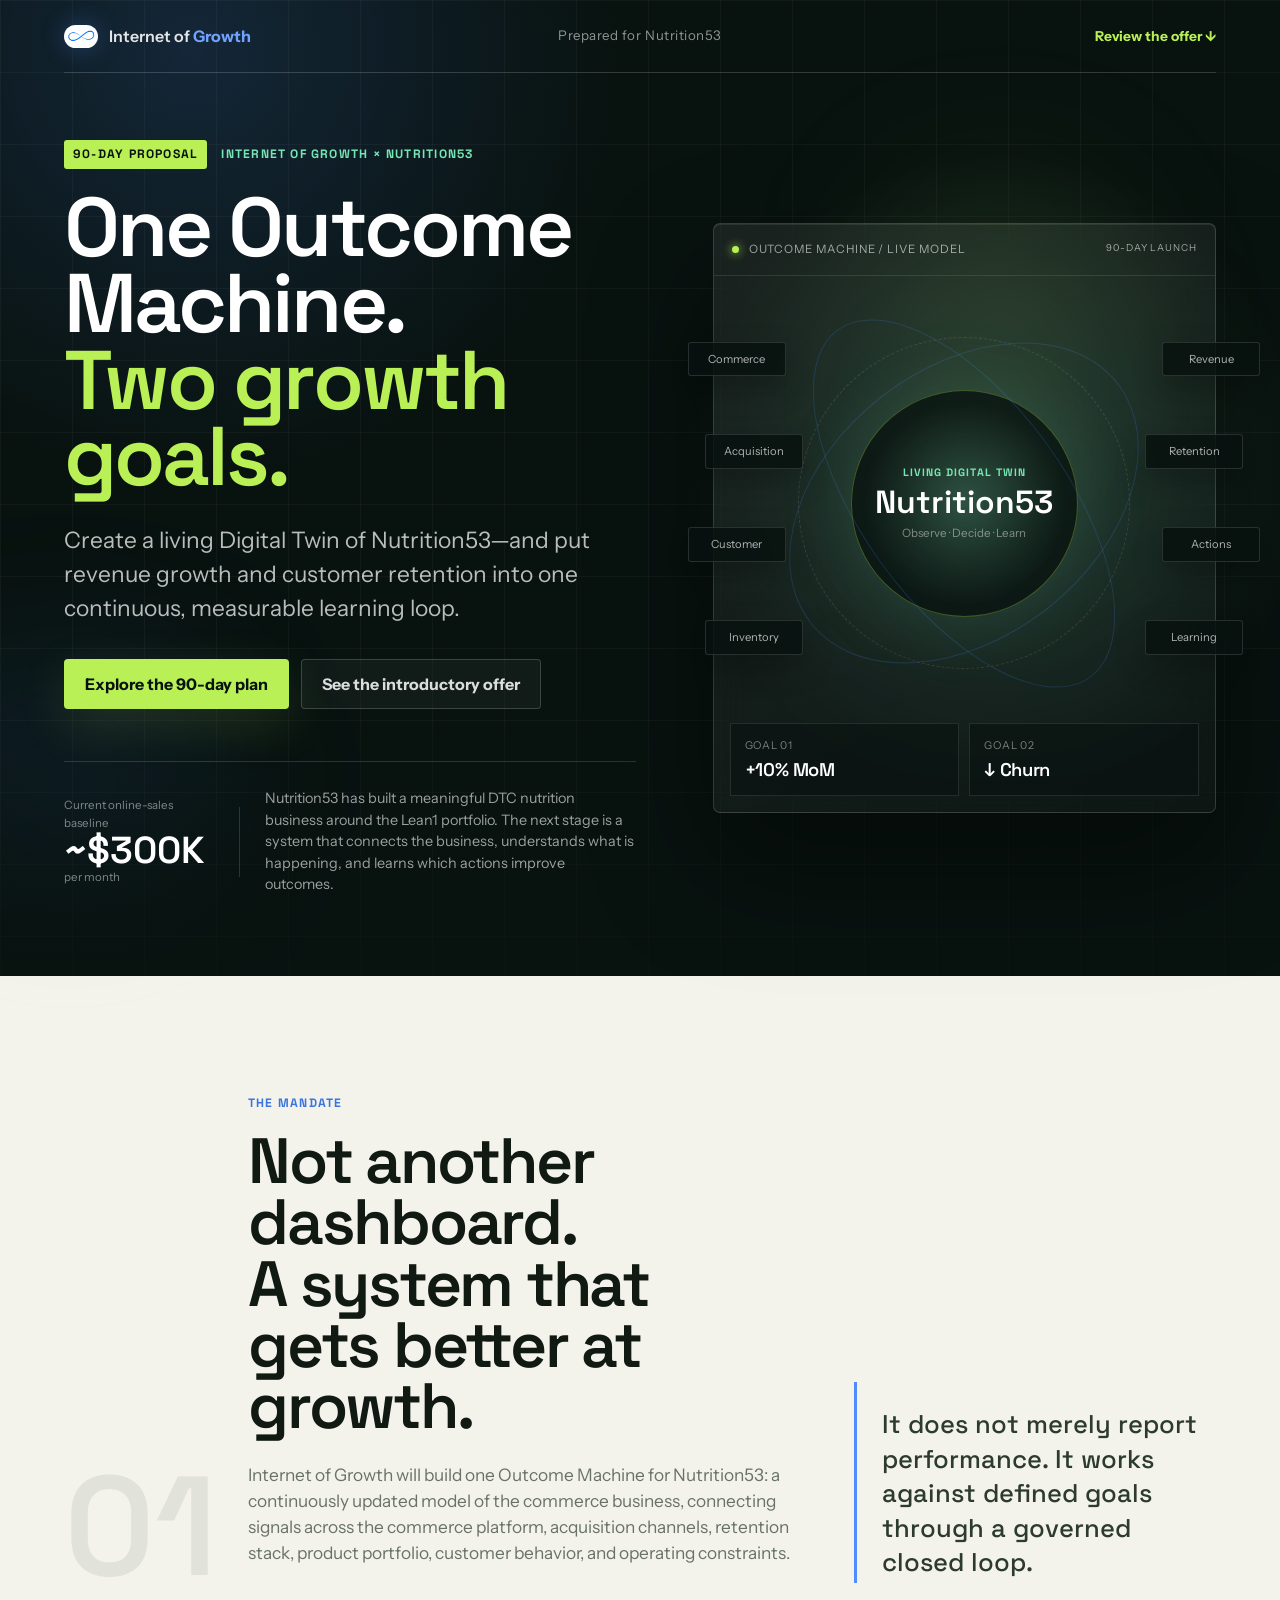
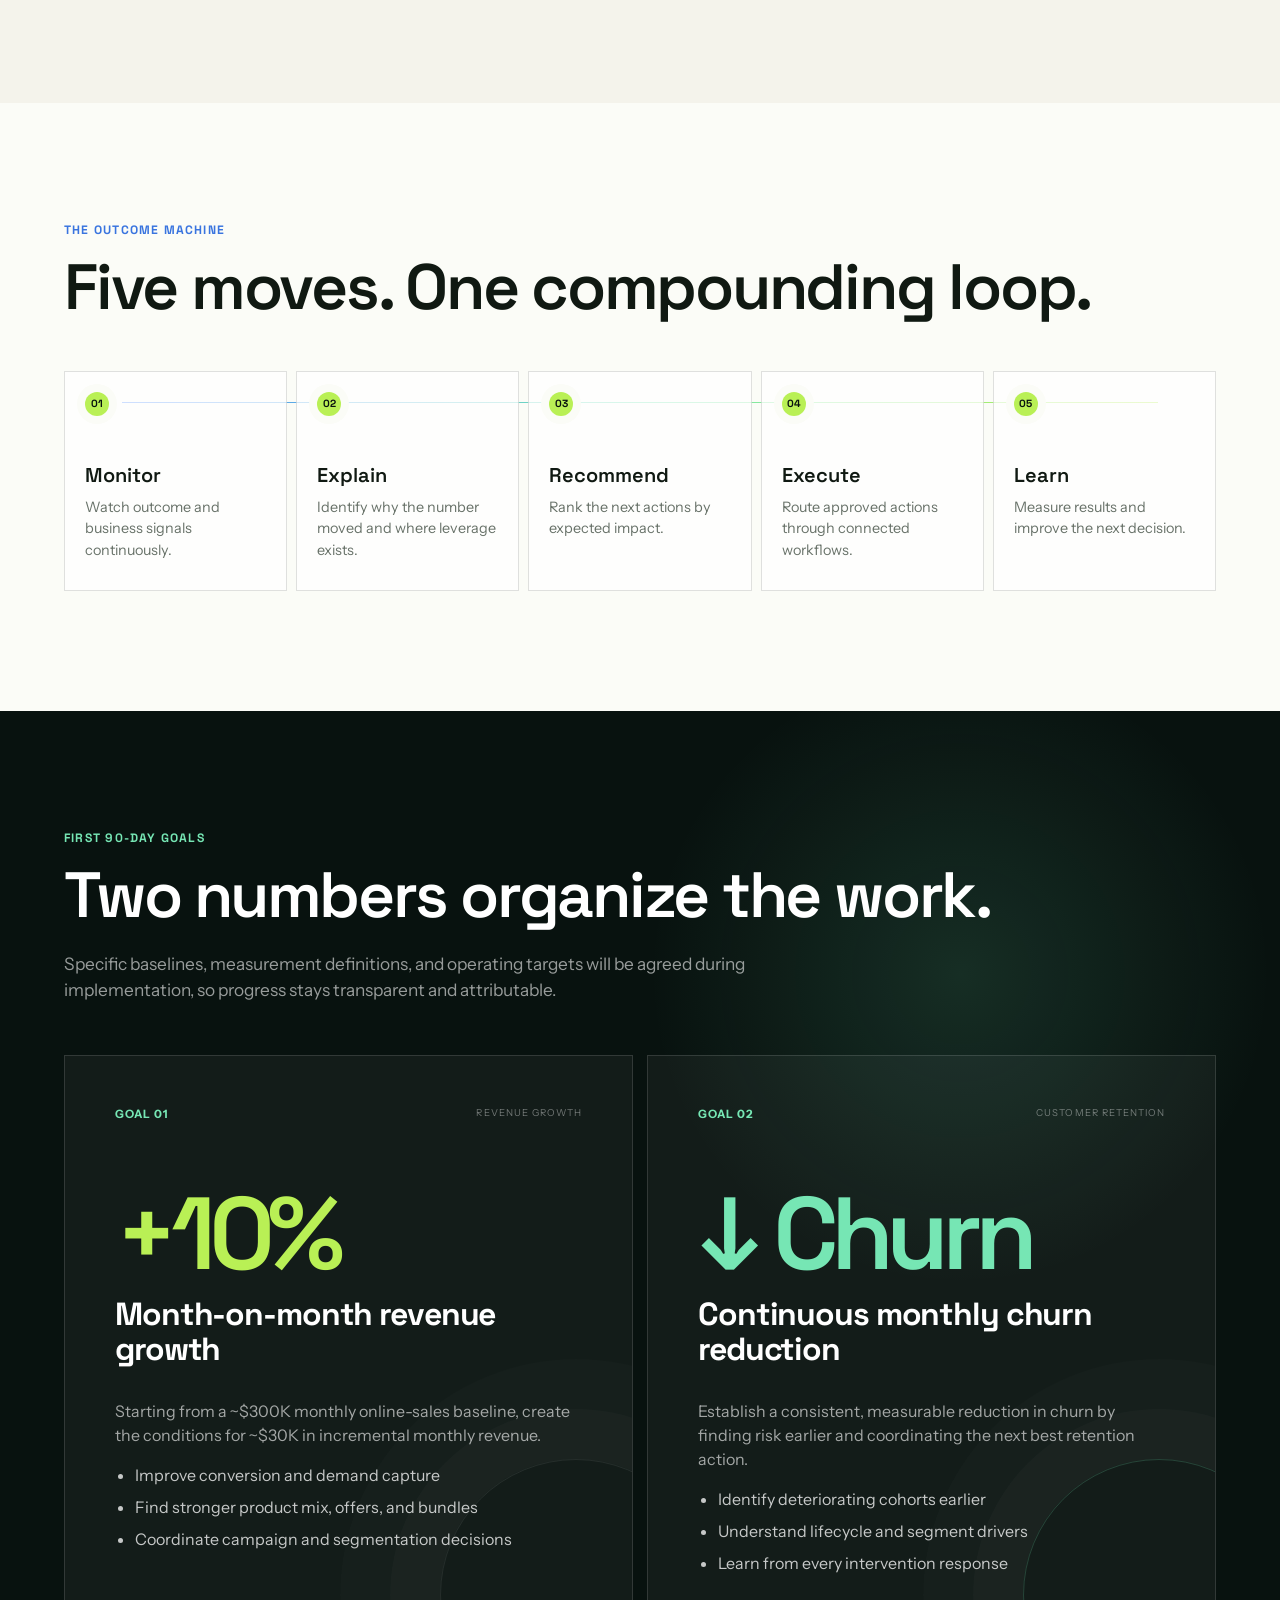
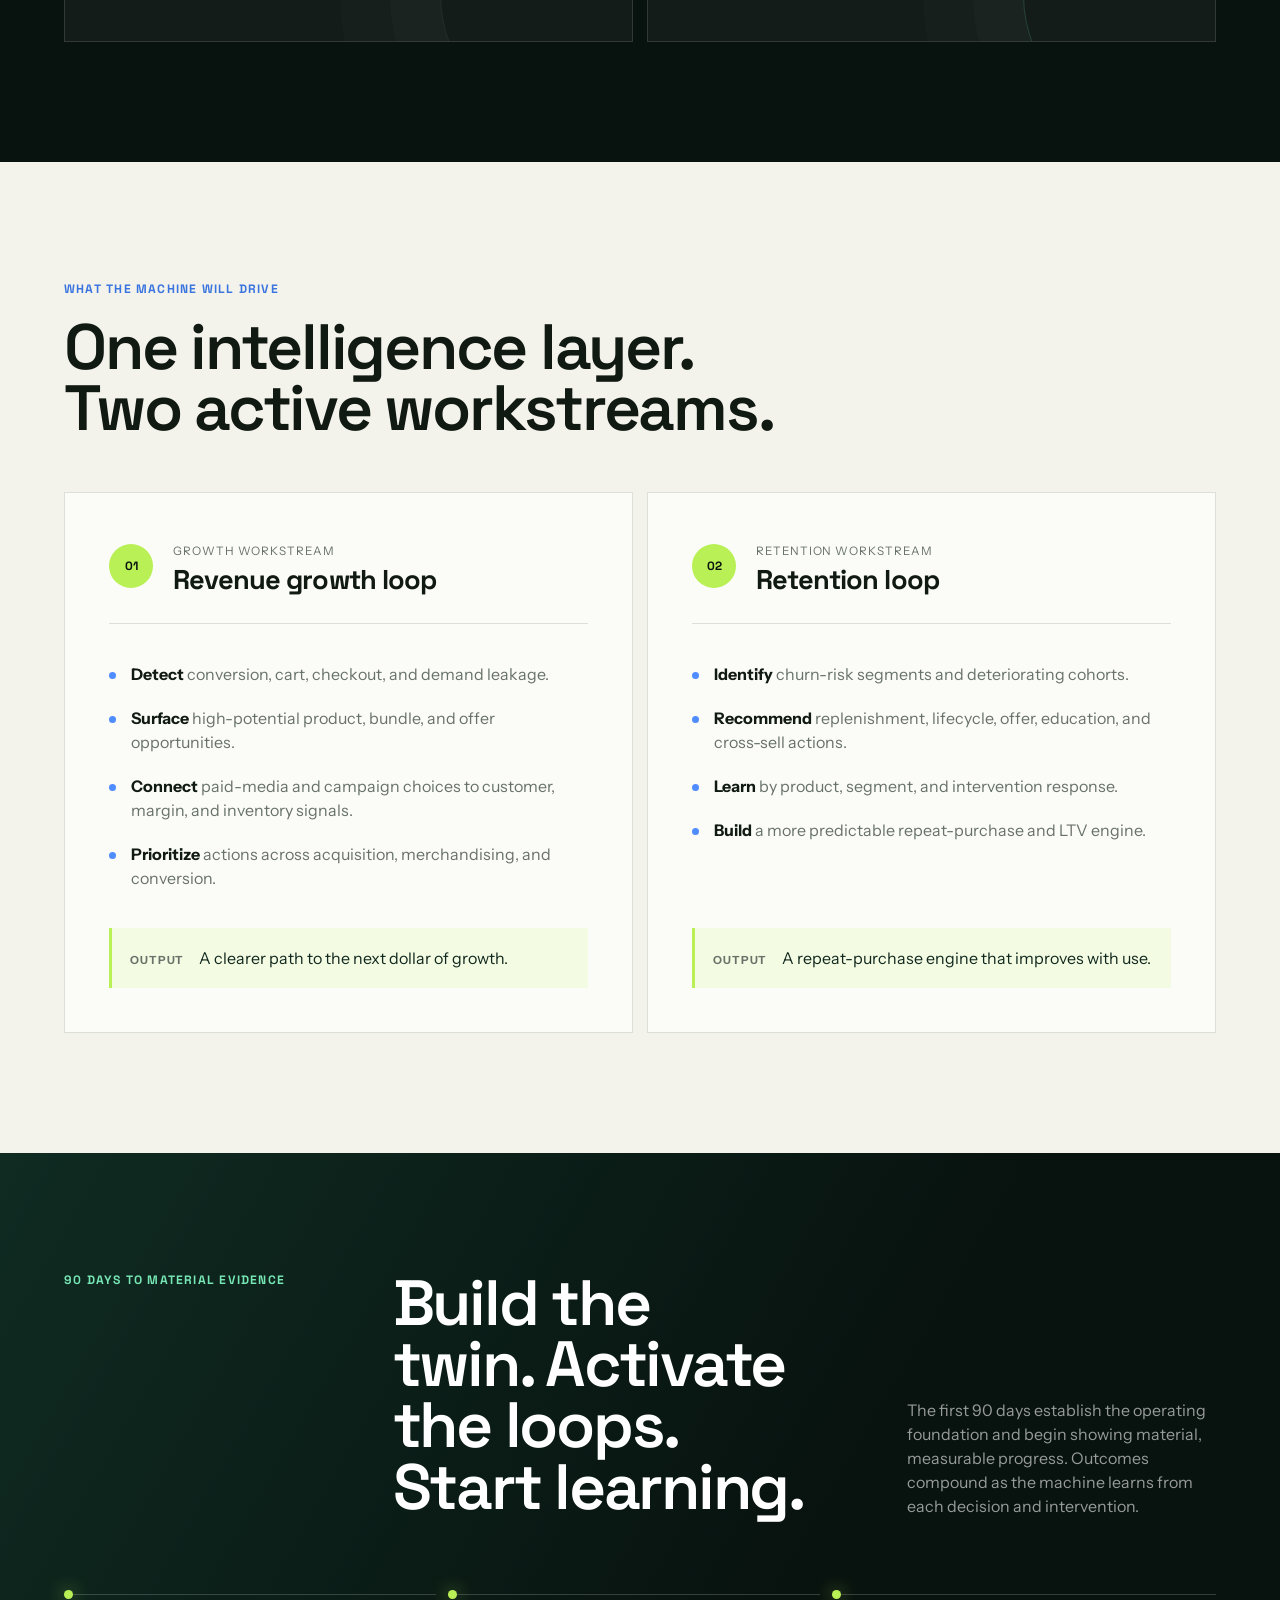
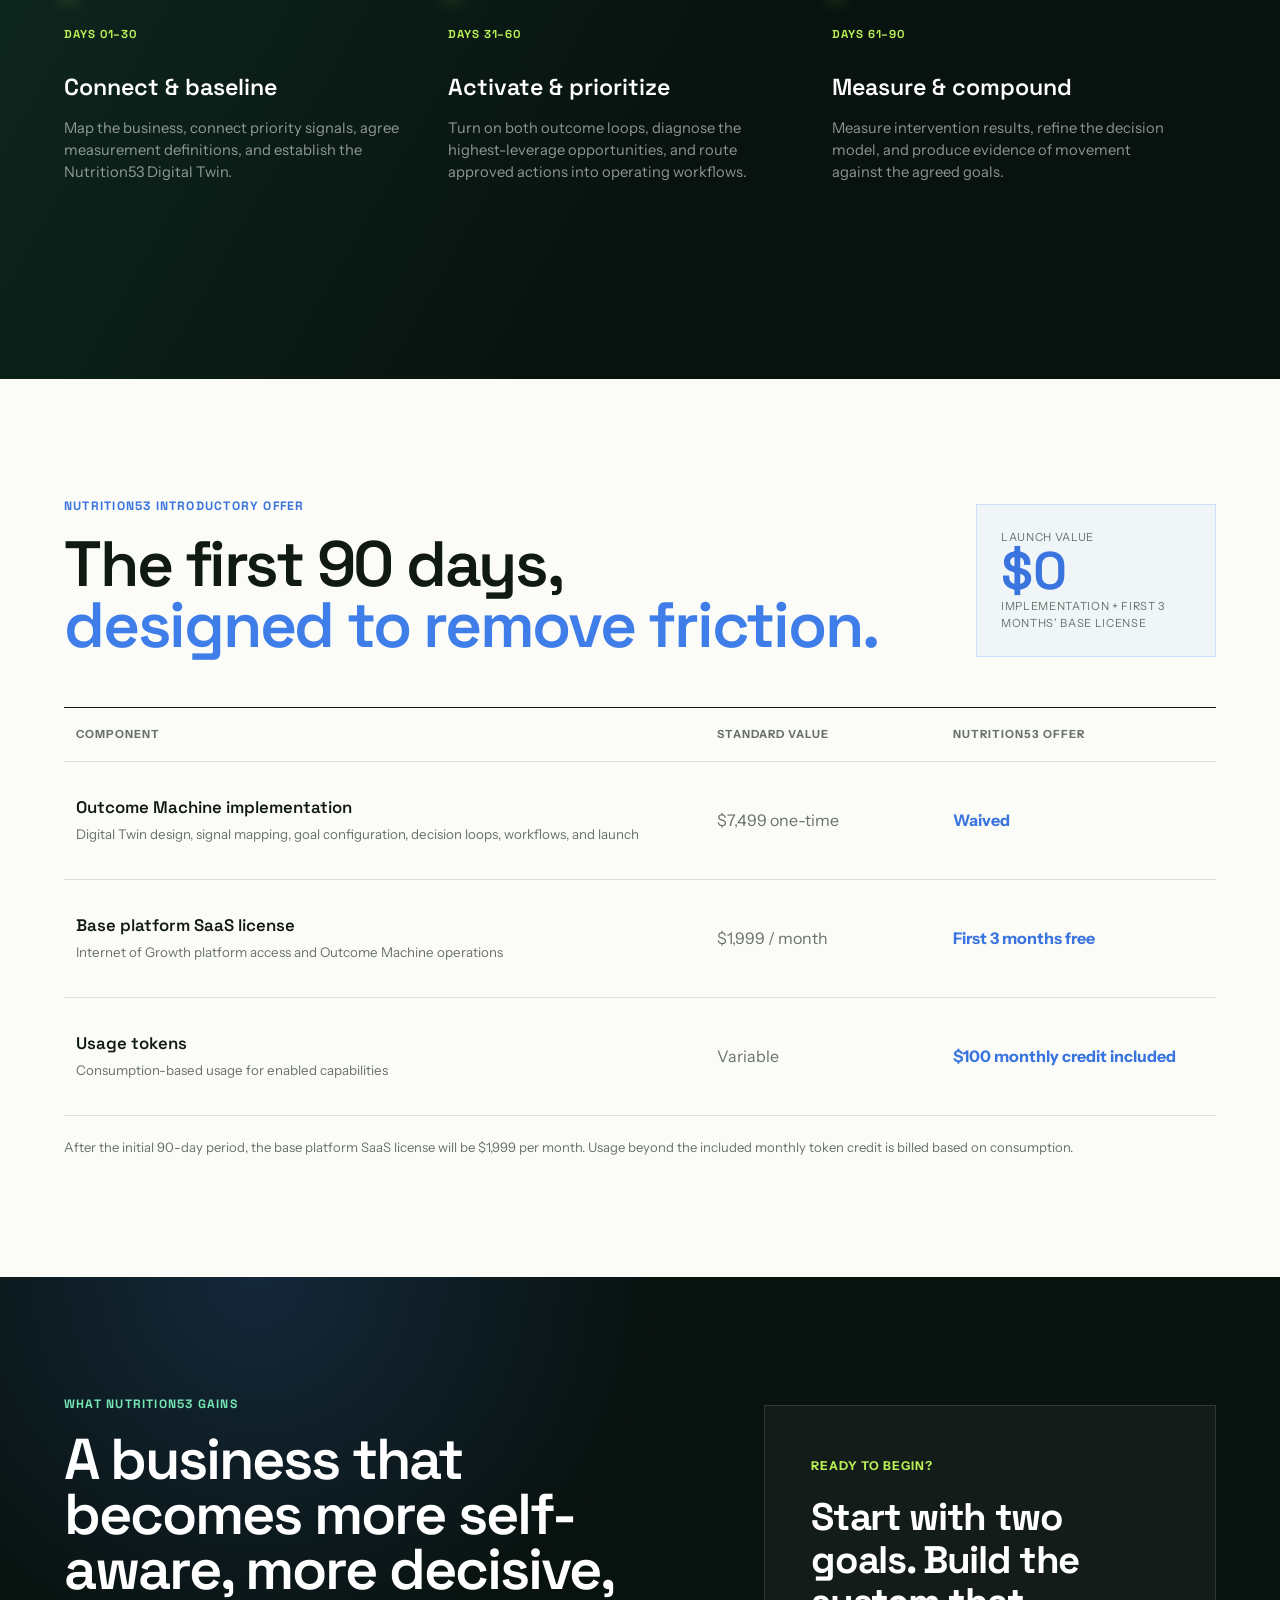
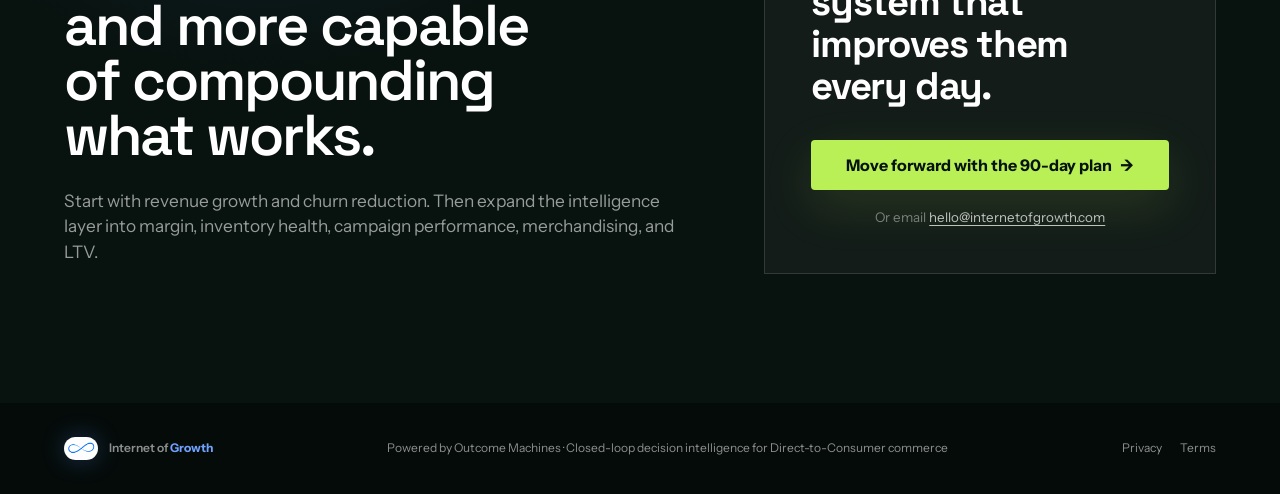
==== nutrition53.html @ 7960e8d5 "Add hidden Nutrition53 proposal landing page" ====
<!doctype html>
<html lang="en">
  <head>
    <meta charset="utf-8" />
    <meta name="viewport" content="width=device-width, initial-scale=1" />
    <meta name="robots" content="noindex, nofollow" />
    <meta name="theme-color" content="#08120f" />
    <meta
      name="description"
      content="A 90-day Internet of Growth implementation proposal for Nutrition53: one Outcome Machine focused on revenue growth and customer retention."
    />
    <title>Nutrition53 × Internet of Growth | 90-Day Outcome Machine</title>
    <link rel="preconnect" href="https://fonts.googleapis.com" />
    <link rel="preconnect" href="https://fonts.gstatic.com" crossorigin />
    <link
      href="https://fonts.googleapis.com/css2?family=Instrument+Sans:wdth,wght@90..100,400..760&family=Space+Grotesk:wght@400;500;600;700&display=swap"
      rel="stylesheet"
    />
    <link rel="icon" href="/assets/favicon.svg" type="image/svg+xml" />
    <link rel="stylesheet" href="nutrition53.css" />
  </head>
  <body>
    <div class="page-shell">
      <header class="proposal-nav" aria-label="Proposal navigation">
        <a class="brand" href="#top" aria-label="Internet of Growth proposal home">
          <span class="brand-mark" aria-hidden="true"></span>
          <span>Internet of <b>Growth</b></span>
        </a>
        <span class="proposal-label">Prepared for Nutrition53</span>
        <a class="nav-action" href="#offer">Review the offer <span aria-hidden="true">↓</span></a>
      </header>

      <main id="top">
        <section class="hero">
          <div class="hero-glow hero-glow-one" aria-hidden="true"></div>
          <div class="hero-glow hero-glow-two" aria-hidden="true"></div>
          <div class="hero-copy reveal">
            <p class="eyebrow"><span>90-day proposal</span> Internet of Growth × Nutrition53</p>
            <h1>One Outcome Machine.<br /><em>Two growth goals.</em></h1>
            <p class="hero-lede">
              Create a living Digital Twin of Nutrition53—and put revenue growth and customer retention into one continuous, measurable learning loop.
            </p>
            <div class="hero-actions">
              <a class="button button-primary" href="#plan">Explore the 90-day plan</a>
              <a class="button button-ghost" href="#offer">See the introductory offer</a>
            </div>
            <div class="hero-baseline" aria-label="Nutrition53 opportunity baseline">
              <div>
                <small>Current online-sales baseline</small>
                <strong>~$300K</strong>
                <span>per month</span>
              </div>
              <i aria-hidden="true"></i>
              <p>
                Nutrition53 has built a meaningful DTC nutrition business around the Lean1 portfolio. The next stage is a system that connects the business, understands what is happening, and learns which actions improve outcomes.
              </p>
            </div>
          </div>

          <div class="hero-machine reveal" aria-label="Nutrition53 Outcome Machine visualization">
            <div class="machine-frame">
              <div class="machine-head">
                <span><i></i> Outcome Machine / Live model</span>
                <small>90-day launch</small>
              </div>
              <div class="signal-column signal-column-left" aria-hidden="true">
                <span>Commerce</span><span>Acquisition</span><span>Customer</span><span>Inventory</span>
              </div>
              <div class="machine-core">
                <span class="core-orbit orbit-one"></span>
                <span class="core-orbit orbit-two"></span>
                <div>
                  <small>Living Digital Twin</small>
                  <strong>Nutrition53</strong>
                  <span>Observe · Decide · Learn</span>
                </div>
              </div>
              <div class="signal-column signal-column-right" aria-hidden="true">
                <span>Revenue</span><span>Retention</span><span>Actions</span><span>Learning</span>
              </div>
              <div class="machine-status">
                <span>Goal 01 <strong>+10% MoM</strong></span>
                <span>Goal 02 <strong>↓ Churn</strong></span>
              </div>
            </div>
          </div>
        </section>

        <section class="intro section-pad">
          <div class="intro-number reveal" aria-hidden="true">01</div>
          <div class="intro-copy reveal">
            <p class="eyebrow">The mandate</p>
            <h2>Not another dashboard.<br />A system that gets better at growth.</h2>
            <p>
              Internet of Growth will build one Outcome Machine for Nutrition53: a continuously updated model of the commerce business, connecting signals across the commerce platform, acquisition channels, retention stack, product portfolio, customer behavior, and operating constraints.
            </p>
          </div>
          <blockquote class="reveal">
            It does not merely report performance. It works against defined goals through a governed closed loop.
          </blockquote>
        </section>

        <section class="loop-section section-pad" aria-labelledby="loop-title">
          <div class="section-heading reveal">
            <p class="eyebrow">The Outcome Machine</p>
            <h2 id="loop-title">Five moves. One compounding loop.</h2>
          </div>
          <ol class="loop-track">
            <li class="reveal"><span>01</span><strong>Monitor</strong><p>Watch outcome and business signals continuously.</p></li>
            <li class="reveal"><span>02</span><strong>Explain</strong><p>Identify why the number moved and where leverage exists.</p></li>
            <li class="reveal"><span>03</span><strong>Recommend</strong><p>Rank the next actions by expected impact.</p></li>
            <li class="reveal"><span>04</span><strong>Execute</strong><p>Route approved actions through connected workflows.</p></li>
            <li class="reveal"><span>05</span><strong>Learn</strong><p>Measure results and improve the next decision.</p></li>
          </ol>
        </section>

        <section class="goals section-pad" aria-labelledby="goals-title">
          <div class="section-heading light reveal">
            <p class="eyebrow">First 90-day goals</p>
            <h2 id="goals-title">Two numbers organize the work.</h2>
            <p>Specific baselines, measurement definitions, and operating targets will be agreed during implementation, so progress stays transparent and attributable.</p>
          </div>
          <div class="goal-grid">
            <article class="goal-card revenue reveal">
              <div class="goal-top"><span>Goal 01</span><small>Revenue growth</small></div>
              <strong class="goal-number">+10%</strong>
              <h3>Month-on-month revenue growth</h3>
              <p>Starting from a ~$300K monthly online-sales baseline, create the conditions for ~$30K in incremental monthly revenue.</p>
              <ul>
                <li>Improve conversion and demand capture</li>
                <li>Find stronger product mix, offers, and bundles</li>
                <li>Coordinate campaign and segmentation decisions</li>
              </ul>
            </article>
            <article class="goal-card retention reveal">
              <div class="goal-top"><span>Goal 02</span><small>Customer retention</small></div>
              <strong class="goal-number">↓ Churn</strong>
              <h3>Continuous monthly churn reduction</h3>
              <p>Establish a consistent, measurable reduction in churn by finding risk earlier and coordinating the next best retention action.</p>
              <ul>
                <li>Identify deteriorating cohorts earlier</li>
                <li>Understand lifecycle and segment drivers</li>
                <li>Learn from every intervention response</li>
              </ul>
            </article>
          </div>
        </section>

        <section class="workstreams section-pad" aria-labelledby="workstreams-title">
          <div class="section-heading reveal">
            <p class="eyebrow">What the machine will drive</p>
            <h2 id="workstreams-title">One intelligence layer. Two active workstreams.</h2>
          </div>
          <div class="workstream-grid">
            <article class="reveal">
              <header><span>01</span><div><small>Growth workstream</small><h3>Revenue growth loop</h3></div></header>
              <ul>
                <li><b>Detect</b> conversion, cart, checkout, and demand leakage.</li>
                <li><b>Surface</b> high-potential product, bundle, and offer opportunities.</li>
                <li><b>Connect</b> paid-media and campaign choices to customer, margin, and inventory signals.</li>
                <li><b>Prioritize</b> actions across acquisition, merchandising, and conversion.</li>
              </ul>
              <div class="stream-outcome"><span>Output</span> A clearer path to the next dollar of growth.</div>
            </article>
            <article class="reveal">
              <header><span>02</span><div><small>Retention workstream</small><h3>Retention loop</h3></div></header>
              <ul>
                <li><b>Identify</b> churn-risk segments and deteriorating cohorts.</li>
                <li><b>Recommend</b> replenishment, lifecycle, offer, education, and cross-sell actions.</li>
                <li><b>Learn</b> by product, segment, and intervention response.</li>
                <li><b>Build</b> a more predictable repeat-purchase and LTV engine.</li>
              </ul>
              <div class="stream-outcome"><span>Output</span> A repeat-purchase engine that improves with use.</div>
            </article>
          </div>
        </section>

        <section class="plan section-pad" id="plan" aria-labelledby="plan-title">
          <div class="plan-heading reveal">
            <p class="eyebrow">90 days to material evidence</p>
            <h2 id="plan-title">Build the twin. Activate the loops. Start learning.</h2>
            <p>The first 90 days establish the operating foundation and begin showing material, measurable progress. Outcomes compound as the machine learns from each decision and intervention.</p>
          </div>
          <div class="timeline" aria-label="90-day implementation phases">
            <article class="reveal">
              <span>Days 01–30</span><strong>Connect & baseline</strong>
              <p>Map the business, connect priority signals, agree measurement definitions, and establish the Nutrition53 Digital Twin.</p>
              <i aria-hidden="true"></i>
            </article>
            <article class="reveal">
              <span>Days 31–60</span><strong>Activate & prioritize</strong>
              <p>Turn on both outcome loops, diagnose the highest-leverage opportunities, and route approved actions into operating workflows.</p>
              <i aria-hidden="true"></i>
            </article>
            <article class="reveal">
              <span>Days 61–90</span><strong>Measure & compound</strong>
              <p>Measure intervention results, refine the decision model, and produce evidence of movement against the agreed goals.</p>
              <i aria-hidden="true"></i>
            </article>
          </div>
        </section>

        <section class="offer section-pad" id="offer" aria-labelledby="offer-title">
          <div class="offer-heading reveal">
            <div>
              <p class="eyebrow">Nutrition53 introductory offer</p>
              <h2 id="offer-title">The first 90 days,<br /><em>designed to remove friction.</em></h2>
            </div>
            <div class="offer-badge"><span>Launch value</span><strong>$0</strong><small>implementation + first 3 months’ base license</small></div>
          </div>
          <div class="offer-table reveal" role="table" aria-label="Nutrition53 introductory offer">
            <div class="offer-row offer-table-head" role="row">
              <span role="columnheader">Component</span><span role="columnheader">Standard value</span><span role="columnheader">Nutrition53 offer</span>
            </div>
            <div class="offer-row" role="row">
              <div role="cell"><strong>Outcome Machine implementation</strong><small>Digital Twin design, signal mapping, goal configuration, decision loops, workflows, and launch</small></div>
              <span role="cell">$7,499 one-time</span><b role="cell">Waived</b>
            </div>
            <div class="offer-row" role="row">
              <div role="cell"><strong>Base platform SaaS license</strong><small>Internet of Growth platform access and Outcome Machine operations</small></div>
              <span role="cell">$1,999 / month</span><b role="cell">First 3 months free</b>
            </div>
            <div class="offer-row" role="row">
              <div role="cell"><strong>Usage tokens</strong><small>Consumption-based usage for enabled capabilities</small></div>
              <span role="cell">Variable</span><b role="cell">$100 monthly credit included</b>
            </div>
          </div>
          <p class="offer-note reveal">After the initial 90-day period, the base platform SaaS license will be $1,999 per month. Usage beyond the included monthly token credit is billed based on consumption.</p>
        </section>

        <section class="close section-pad">
          <div class="close-copy reveal">
            <p class="eyebrow">What Nutrition53 gains</p>
            <h2>A business that becomes more self-aware, more decisive, and more capable of compounding what works.</h2>
            <p>Start with revenue growth and churn reduction. Then expand the intelligence layer into margin, inventory health, campaign performance, merchandising, and LTV.</p>
          </div>
          <div class="close-action reveal">
            <span>Ready to begin?</span>
            <h3>Start with two goals. Build the system that improves them every day.</h3>
            <a class="button button-primary" href="mailto:hello@internetofgrowth.com?subject=Nutrition53%20Outcome%20Machine%20proposal">Move forward with the 90-day plan <span aria-hidden="true">→</span></a>
            <small>Or email <a href="mailto:hello@internetofgrowth.com">hello@internetofgrowth.com</a></small>
          </div>
        </section>
      </main>

      <footer>
        <a class="brand" href="#top"><span class="brand-mark" aria-hidden="true"></span><span>Internet of <b>Growth</b></span></a>
        <p>Powered by Outcome Machines · Closed-loop decision intelligence for Direct-to-Consumer commerce</p>
        <nav aria-label="Legal links"><a href="/privacy-policy.html">Privacy</a><a href="/terms-of-use.html">Terms</a></nav>
      </footer>
    </div>
    <script src="nutrition53.js"></script>
  </body>
</html>
---- nutrition53.css ----
:root {
  --ink: #101912;
  --forest: #08120f;
  --forest-2: #10281e;
  --lime: #b9f055;
  --mint: #76e6b4;
  --blue: #4e8cff;
  --cream: #f4f3eb;
  --paper: #fbfcf7;
  --muted: #687269;
  --line: rgba(16, 25, 18, 0.13);
  --white: #fff;
  --max: 1180px;
  --gutter: clamp(22px, 5vw, 72px);
}

* { box-sizing: border-box; }
html { scroll-behavior: smooth; }
body {
  margin: 0;
  color: var(--ink);
  background: var(--paper);
  font-family: "Instrument Sans", system-ui, sans-serif;
  line-height: 1.5;
  overflow-x: hidden;
  text-rendering: optimizeLegibility;
}
body::selection { color: var(--forest); background: var(--lime); }
a { color: inherit; text-decoration: none; }
.page-shell { overflow: clip; }
.proposal-nav {
  position: absolute;
  z-index: 20;
  top: 0;
  left: 50%;
  display: grid;
  grid-template-columns: 1fr auto 1fr;
  align-items: center;
  width: min(calc(100% - var(--gutter) * 2), var(--max));
  padding: 24px 0;
  color: rgba(255,255,255,.88);
  border-bottom: 1px solid rgba(255,255,255,.14);
  transform: translateX(-50%);
}
.brand { display: inline-flex; align-items: center; gap: 11px; width: fit-content; font-weight: 600; }
.brand b { color: #70a3ff; }
.brand-mark {
  width: 34px;
  height: 23px;
  border-radius: 999px;
  background: url("/assets/internet-of-growth-logo.png") center / 36px auto no-repeat, #fff;
  box-shadow: 0 0 24px rgba(78,140,255,.3);
}
.proposal-label { color: rgba(255,255,255,.55); font-size: .83rem; letter-spacing: .04em; }
.nav-action { justify-self: end; color: var(--lime); font-size: .86rem; font-weight: 700; }
.hero {
  position: relative;
  display: grid;
  grid-template-columns: minmax(0, 1fr) minmax(400px, .88fr);
  gap: clamp(40px, 6vw, 96px);
  align-items: center;
  min-height: 100svh;
  padding: 140px max(var(--gutter), calc((100vw - var(--max))/2)) 80px;
  color: var(--white);
  background:
    linear-gradient(rgba(255,255,255,.035) 1px, transparent 1px),
    linear-gradient(90deg, rgba(255,255,255,.035) 1px, transparent 1px),
    radial-gradient(circle at 78% 48%, rgba(118,230,180,.16), transparent 28%),
    radial-gradient(circle at 15% 5%, rgba(78,140,255,.17), transparent 30%),
    var(--forest);
  background-size: 72px 72px, 72px 72px, auto, auto, auto;
}
.hero::after { position: absolute; inset: auto 0 0; height: 28%; content: ""; background: linear-gradient(transparent, rgba(8,18,15,.75)); pointer-events: none; }
.hero-copy, .hero-machine { position: relative; z-index: 2; }
.hero-glow { position: absolute; border-radius: 999px; filter: blur(80px); pointer-events: none; }
.hero-glow-one { top: 18%; right: 12%; width: 250px; height: 250px; background: rgba(185,240,85,.08); }
.hero-glow-two { bottom: 8%; left: -80px; width: 300px; height: 240px; background: rgba(78,140,255,.1); }
.eyebrow { margin: 0 0 20px; color: #3974df; font: 700 .76rem/1.2 "Space Grotesk", sans-serif; letter-spacing: .1em; text-transform: uppercase; }
.hero .eyebrow, .goals .eyebrow { color: var(--mint); }
.eyebrow span { display: inline-block; margin-right: 10px; padding: 7px 9px; color: var(--forest); background: var(--lime); border-radius: 3px; }
h1, h2, h3, p { margin-top: 0; }
h1, h2, h3 { font-family: "Space Grotesk", sans-serif; letter-spacing: -.035em; }
h1 { max-width: 800px; margin-bottom: 28px; font-size: clamp(3.5rem, 6.5vw, 7.5rem); font-weight: 600; line-height: .92; }
h1 em, .offer h2 em { color: var(--lime); font-style: normal; }
h2 { margin-bottom: 24px; font-size: clamp(2.5rem, 5vw, 5.2rem); font-weight: 600; line-height: .96; text-wrap: balance; }
h3 { font-size: 1.35rem; line-height: 1.1; }
.hero-lede { max-width: 660px; color: rgba(255,255,255,.72); font-size: clamp(1.13rem, 1.8vw, 1.42rem); }
.hero-actions { display: flex; flex-wrap: wrap; gap: 12px; margin: 34px 0 52px; }
.button { display: inline-flex; align-items: center; justify-content: center; gap: 8px; min-height: 50px; padding: 0 20px; border: 1px solid transparent; border-radius: 4px; font-weight: 750; transition: transform .2s ease, box-shadow .2s ease, border-color .2s ease; }
.button:hover { transform: translateY(-2px); }
.button-primary { color: var(--forest); background: var(--lime); box-shadow: 0 16px 50px rgba(185,240,85,.13); }
.button-primary:hover { box-shadow: 0 18px 54px rgba(185,240,85,.24); }
.button-ghost { color: rgba(255,255,255,.85); border-color: rgba(255,255,255,.18); background: rgba(255,255,255,.04); }
.hero-baseline { display: grid; grid-template-columns: 150px 1px 1fr; gap: 25px; align-items: center; max-width: 680px; padding-top: 26px; border-top: 1px solid rgba(255,255,255,.14); }
.hero-baseline div { display: grid; }
.hero-baseline small, .hero-baseline span { color: rgba(255,255,255,.48); font-size: .72rem; }
.hero-baseline strong { font: 600 2.35rem/1 "Space Grotesk", sans-serif; }
.hero-baseline i { width: 1px; height: 70px; background: rgba(255,255,255,.14); }
.hero-baseline p { margin: 0; color: rgba(255,255,255,.6); font-size: .9rem; }
.hero-machine { justify-self: end; width: min(100%, 520px); }
.machine-frame { position: relative; min-height: 590px; border: 1px solid rgba(255,255,255,.15); border-radius: 7px; background: linear-gradient(145deg, rgba(255,255,255,.075), rgba(255,255,255,.025)); box-shadow: 0 50px 120px rgba(0,0,0,.42), inset 0 1px rgba(255,255,255,.08); backdrop-filter: blur(18px); }
.machine-head { display: flex; justify-content: space-between; padding: 17px 18px; color: rgba(255,255,255,.6); border-bottom: 1px solid rgba(255,255,255,.1); font-size: .72rem; text-transform: uppercase; letter-spacing: .08em; }
.machine-head i { display: inline-block; width: 7px; height: 7px; margin-right: 7px; border-radius: 50%; background: var(--lime); box-shadow: 0 0 10px var(--lime); }
.machine-core { position: absolute; inset: 17% 15% 22%; display: grid; place-items: center; }
.machine-core::before, .machine-core::after { position: absolute; content: ""; border-radius: 50%; }
.machine-core::before { width: 225px; height: 225px; border: 1px solid rgba(185,240,85,.3); background: radial-gradient(circle, rgba(118,230,180,.14), rgba(8,18,15,.76) 64%); box-shadow: 0 0 80px rgba(118,230,180,.14); }
.machine-core::after { width: 330px; height: 330px; border: 1px dashed rgba(255,255,255,.12); animation: spin 35s linear infinite; }
.core-orbit { position: absolute; z-index: 0; border: 1px solid rgba(78,140,255,.19); border-radius: 50%; transform: rotate(54deg); }
.orbit-one { width: 430px; height: 205px; }
.orbit-two { width: 390px; height: 270px; transform: rotate(-38deg); }
.machine-core div { z-index: 1; display: grid; gap: 7px; text-align: center; }
.machine-core small { color: var(--mint); font: 700 .67rem "Space Grotesk", sans-serif; letter-spacing: .1em; text-transform: uppercase; }
.machine-core strong { font: 600 2rem/1 "Space Grotesk", sans-serif; }
.machine-core div span { color: rgba(255,255,255,.45); font-size: .72rem; }
.signal-column { position: absolute; z-index: 3; top: 20%; display: grid; gap: 58px; }
.signal-column-left { left: -26px; }
.signal-column-right { right: -28px; }
.signal-column span { min-width: 98px; padding: 8px 11px; color: rgba(255,255,255,.68); border: 1px solid rgba(255,255,255,.13); border-radius: 3px; background: rgba(8,18,15,.83); font-size: .7rem; text-align: center; box-shadow: 0 12px 30px rgba(0,0,0,.25); }
.signal-column-left span:nth-child(2n), .signal-column-right span:nth-child(odd) { transform: translateX(17px); }
.machine-status { position: absolute; right: 16px; bottom: 16px; left: 16px; display: grid; grid-template-columns: 1fr 1fr; gap: 10px; }
.machine-status span { display: grid; gap: 4px; padding: 14px; color: rgba(255,255,255,.45); border: 1px solid rgba(255,255,255,.1); background: rgba(8,18,15,.55); font-size: .67rem; text-transform: uppercase; letter-spacing: .07em; }
.machine-status strong { color: var(--white); font: 600 1.15rem "Space Grotesk", sans-serif; letter-spacing: -.02em; text-transform: none; }
@keyframes spin { to { transform: rotate(360deg); } }
.section-pad { padding: 120px max(var(--gutter), calc((100vw - var(--max))/2)); }
.section-heading { width: min(100%, var(--max)); margin: 0 auto 52px; }
.section-heading > p:last-child { max-width: 690px; color: var(--muted); font-size: 1.08rem; }
.section-heading.light { color: var(--white); }
.section-heading.light > p:last-child { color: rgba(255,255,255,.58); }
.intro { display: grid; grid-template-columns: 120px 1.2fr .8fr; gap: clamp(30px, 5vw, 72px); align-items: end; background: var(--cream); }
.intro-number { color: rgba(16,25,18,.08); font: 600 clamp(6rem, 11vw, 10rem)/.8 "Space Grotesk", sans-serif; }
.intro-copy p:last-child { max-width: 720px; color: var(--muted); font-size: 1.08rem; }
.intro blockquote { margin: 0; padding: 25px 0 3px 25px; color: #2c3a30; border-left: 3px solid var(--blue); font: 500 clamp(1.25rem, 2vw, 1.75rem)/1.35 "Space Grotesk", sans-serif; }
.loop-section { background: var(--paper); }
.loop-track { position: relative; display: grid; grid-template-columns: repeat(5, 1fr); gap: 9px; width: min(100%, var(--max)); margin: 0 auto; padding: 0; list-style: none; }
.loop-track::before { position: absolute; top: 31px; left: 5%; width: 90%; height: 1px; content: ""; background: linear-gradient(90deg, var(--blue), var(--mint), var(--lime)); }
.loop-track li { position: relative; min-height: 220px; padding: 20px; border: 1px solid var(--line); background: rgba(255,255,255,.72); }
.loop-track span { position: relative; z-index: 1; display: grid; place-items: center; width: 24px; height: 24px; margin-bottom: 46px; color: var(--forest); border-radius: 50%; background: var(--lime); font: 700 .65rem "Space Grotesk", sans-serif; box-shadow: 0 0 0 8px var(--paper); }
.loop-track strong { display: block; margin-bottom: 9px; font: 600 1.25rem "Space Grotesk", sans-serif; }
.loop-track p { margin: 0; color: var(--muted); font-size: .9rem; }
.goals { color: var(--white); background: radial-gradient(circle at 75% 25%, rgba(118,230,180,.13), transparent 25%), var(--forest); }
.goal-grid { display: grid; grid-template-columns: 1fr 1fr; gap: 14px; width: min(100%, var(--max)); margin: auto; }
.goal-card { position: relative; overflow: hidden; min-height: 570px; padding: clamp(26px, 4vw, 50px); border: 1px solid rgba(255,255,255,.13); background: rgba(255,255,255,.045); }
.goal-card::after { position: absolute; right: -80px; bottom: -90px; width: 270px; height: 270px; content: ""; border: 1px solid rgba(255,255,255,.08); border-radius: 50%; box-shadow: 0 0 0 50px rgba(255,255,255,.018), 0 0 0 100px rgba(255,255,255,.012); }
.goal-card.retention::after { border-color: rgba(118,230,180,.2); }
.goal-top { display: flex; justify-content: space-between; color: rgba(255,255,255,.4); font-size: .72rem; letter-spacing: .09em; text-transform: uppercase; }
.goal-top span { color: var(--mint); font-weight: 700; }
.goal-number { display: block; margin: 70px 0 22px; color: var(--lime); font: 600 clamp(4.5rem, 8vw, 8rem)/.8 "Space Grotesk", sans-serif; letter-spacing: -.07em; }
.retention .goal-number { color: var(--mint); }
.goal-card h3 { font-size: clamp(1.6rem, 2.5vw, 2.2rem); }
.goal-card p { max-width: 540px; color: rgba(255,255,255,.61); }
.goal-card ul { display: grid; gap: 8px; padding-left: 20px; color: rgba(255,255,255,.76); }
.workstreams { background: var(--cream); }
.workstream-grid { display: grid; grid-template-columns: 1fr 1fr; gap: 14px; width: min(100%, var(--max)); margin: auto; }
.workstream-grid article { display: flex; flex-direction: column; min-height: 540px; padding: clamp(25px, 4vw, 44px); border: 1px solid var(--line); background: var(--paper); }
.workstream-grid header { display: flex; gap: 20px; align-items: center; padding-bottom: 28px; border-bottom: 1px solid var(--line); }
.workstream-grid header > span { display: grid; place-items: center; width: 44px; height: 44px; color: var(--forest); border-radius: 50%; background: var(--lime); font: 700 .75rem "Space Grotesk", sans-serif; }
.workstream-grid header small { color: var(--muted); font-size: .73rem; text-transform: uppercase; letter-spacing: .08em; }
.workstream-grid h3 { margin: 4px 0 0; font-size: 1.7rem; }
.workstream-grid ul { display: grid; gap: 20px; margin: 38px 0; padding: 0; list-style: none; }
.workstream-grid li { position: relative; padding-left: 22px; color: var(--muted); }
.workstream-grid li::before { position: absolute; top: .65em; left: 0; width: 7px; height: 7px; content: ""; border-radius: 50%; background: var(--blue); }
.workstream-grid b { color: var(--ink); }
.stream-outcome { margin-top: auto; padding: 18px; color: var(--forest-2); border-left: 3px solid var(--lime); background: rgba(185,240,85,.12); }
.stream-outcome span { margin-right: 12px; color: var(--muted); font-size: .7rem; font-weight: 700; letter-spacing: .08em; text-transform: uppercase; }
.plan { color: var(--white); background: linear-gradient(120deg, #0f2b22, var(--forest) 60%); }
.plan-heading { display: grid; grid-template-columns: .7fr 1.15fr .75fr; gap: 40px; align-items: end; width: min(100%, var(--max)); margin: 0 auto 76px; }
.plan-heading .eyebrow { align-self: start; color: var(--mint); }
.plan-heading h2 { margin: 0; }
.plan-heading > p:last-child { margin: 0; color: rgba(255,255,255,.58); }
.timeline { display: grid; grid-template-columns: repeat(3, 1fr); width: min(100%, var(--max)); margin: auto; }
.timeline article { position: relative; min-height: 265px; padding: 25px 35px 28px 0; border-top: 1px solid rgba(255,255,255,.18); }
.timeline article:not(:last-child) { margin-right: 12px; }
.timeline span { color: var(--lime); font: 700 .72rem "Space Grotesk", sans-serif; letter-spacing: .08em; text-transform: uppercase; }
.timeline strong { display: block; margin: 28px 0 15px; font: 600 1.45rem "Space Grotesk", sans-serif; }
.timeline p { color: rgba(255,255,255,.55); font-size: .92rem; }
.timeline i { position: absolute; top: -5px; left: 0; width: 9px; height: 9px; border-radius: 50%; background: var(--lime); box-shadow: 0 0 18px rgba(185,240,85,.7); }
.offer { background: var(--paper); }
.offer-heading { display: grid; grid-template-columns: 1fr auto; gap: 40px; align-items: end; width: min(100%, var(--max)); margin: 0 auto 50px; }
.offer-heading h2 { margin: 0; }
.offer h2 em { color: #3f7de9; }
.offer-badge { display: grid; width: 240px; padding: 24px; border: 1px solid rgba(78,140,255,.22); background: rgba(78,140,255,.06); }
.offer-badge span, .offer-badge small { color: var(--muted); font-size: .7rem; text-transform: uppercase; letter-spacing: .06em; }
.offer-badge strong { color: #3974df; font: 600 3.3rem/1 "Space Grotesk", sans-serif; }
.offer-table { width: min(100%, var(--max)); margin: auto; border-top: 1px solid var(--ink); }
.offer-row { display: grid; grid-template-columns: 1.6fr .55fr .65fr; gap: 24px; align-items: center; min-height: 118px; padding: 18px 12px; border-bottom: 1px solid var(--line); }
.offer-table-head { min-height: 50px; color: var(--muted); font-size: .7rem; font-weight: 700; letter-spacing: .09em; text-transform: uppercase; }
.offer-row div { display: grid; gap: 7px; }
.offer-row div strong { font: 600 1.05rem "Space Grotesk", sans-serif; }
.offer-row small { max-width: 610px; color: var(--muted); }
.offer-row > span { color: var(--muted); }
.offer-row > b { color: #3974df; }
.offer-note { width: min(100%, var(--max)); margin: 22px auto 0; color: var(--muted); font-size: .82rem; }
.close { display: grid; grid-template-columns: 1.15fr .85fr; gap: clamp(45px, 7vw, 100px); align-items: center; color: var(--white); background: radial-gradient(circle at 20% 0, rgba(78,140,255,.18), transparent 32%), var(--forest); }
.close-copy h2 { font-size: clamp(2.4rem, 4.5vw, 4.8rem); }
.close-copy > p:last-child { max-width: 720px; color: rgba(255,255,255,.58); font-size: 1.08rem; }
.close .eyebrow { color: var(--mint); }
.close-action { padding: clamp(28px, 4vw, 46px); border: 1px solid rgba(255,255,255,.13); background: rgba(255,255,255,.045); }
.close-action > span { color: var(--lime); font-size: .76rem; font-weight: 700; letter-spacing: .08em; text-transform: uppercase; }
.close-action h3 { margin: 20px 0 32px; font-size: clamp(1.6rem, 3vw, 2.5rem); }
.close-action .button { width: 100%; text-align: center; }
.close-action small { display: block; margin-top: 18px; color: rgba(255,255,255,.42); text-align: center; }
.close-action small a { color: rgba(255,255,255,.72); text-decoration: underline; text-underline-offset: 3px; }
footer { display: grid; grid-template-columns: auto 1fr auto; gap: 30px; align-items: center; padding: 34px max(var(--gutter), calc((100vw - var(--max))/2)); color: rgba(255,255,255,.54); background: #050b09; font-size: .75rem; }
footer p { margin: 0; text-align: center; }
footer nav { display: flex; gap: 18px; }
.reveal { opacity: 0; transform: translateY(24px); transition: opacity .7s ease, transform .7s ease; }
.reveal.is-visible { opacity: 1; transform: none; }
.loop-track .reveal:nth-child(2), .timeline .reveal:nth-child(2) { transition-delay: .08s; }
.loop-track .reveal:nth-child(3), .timeline .reveal:nth-child(3) { transition-delay: .16s; }
.loop-track .reveal:nth-child(4) { transition-delay: .24s; }
.loop-track .reveal:nth-child(5) { transition-delay: .32s; }
@media (max-width: 980px) {
  .hero { grid-template-columns: 1fr; padding-top: 150px; }
  .hero-machine { justify-self: center; width: min(92%, 560px); }
  .intro { grid-template-columns: 80px 1fr; }
  .intro blockquote { grid-column: 2; }
  .loop-track { grid-template-columns: repeat(2, 1fr); }
  .loop-track::before { display: none; }
  .loop-track li:last-child { grid-column: 1 / -1; }
  .loop-track span { margin-bottom: 25px; box-shadow: none; }
  .plan-heading { grid-template-columns: 1fr 1fr; }
  .plan-heading .eyebrow { grid-column: 1 / -1; }
  .close { grid-template-columns: 1fr; }
}
@media (max-width: 720px) {
  .proposal-nav { grid-template-columns: 1fr auto; }
  .proposal-label { display: none; }
  .nav-action { font-size: 0; }
  .nav-action span { font-size: 1rem; }
  .hero { min-height: auto; padding-top: 125px; }
  h1 { font-size: clamp(3.35rem, 15vw, 5.5rem); }
  .hero-baseline { grid-template-columns: 1fr; }
  .hero-baseline i { display: none; }
  .machine-frame { min-height: 500px; }
  .machine-core { transform: scale(.82); }
  .signal-column { gap: 47px; }
  .signal-column-left { left: -14px; }
  .signal-column-right { right: -14px; }
  .signal-column span { min-width: 82px; padding: 7px; font-size: .62rem; }
  .intro { grid-template-columns: 1fr; }
  .intro-number { display: none; }
  .intro blockquote { grid-column: auto; }
  .loop-track, .goal-grid, .workstream-grid, .timeline { grid-template-columns: 1fr; }
  .loop-track li:last-child { grid-column: auto; }
  .goal-card { min-height: auto; }
  .goal-number { margin-top: 50px; }
  .plan-heading, .offer-heading { grid-template-columns: 1fr; }
  .timeline article { min-height: auto; }
  .offer-badge { width: 100%; }
  .offer-table-head { display: none; }
  .offer-row { grid-template-columns: 1fr; gap: 8px; padding: 25px 8px; }
  .offer-row > span::before { content: "Standard: "; color: var(--ink); font-weight: 700; }
  footer { grid-template-columns: 1fr; justify-items: start; }
  footer p { text-align: left; }
}
@media (prefers-reduced-motion: reduce) {
  html { scroll-behavior: auto; }
  *, *::before, *::after { animation: none !important; transition-duration: .01ms !important; }
  .reveal { opacity: 1; transform: none; }
}
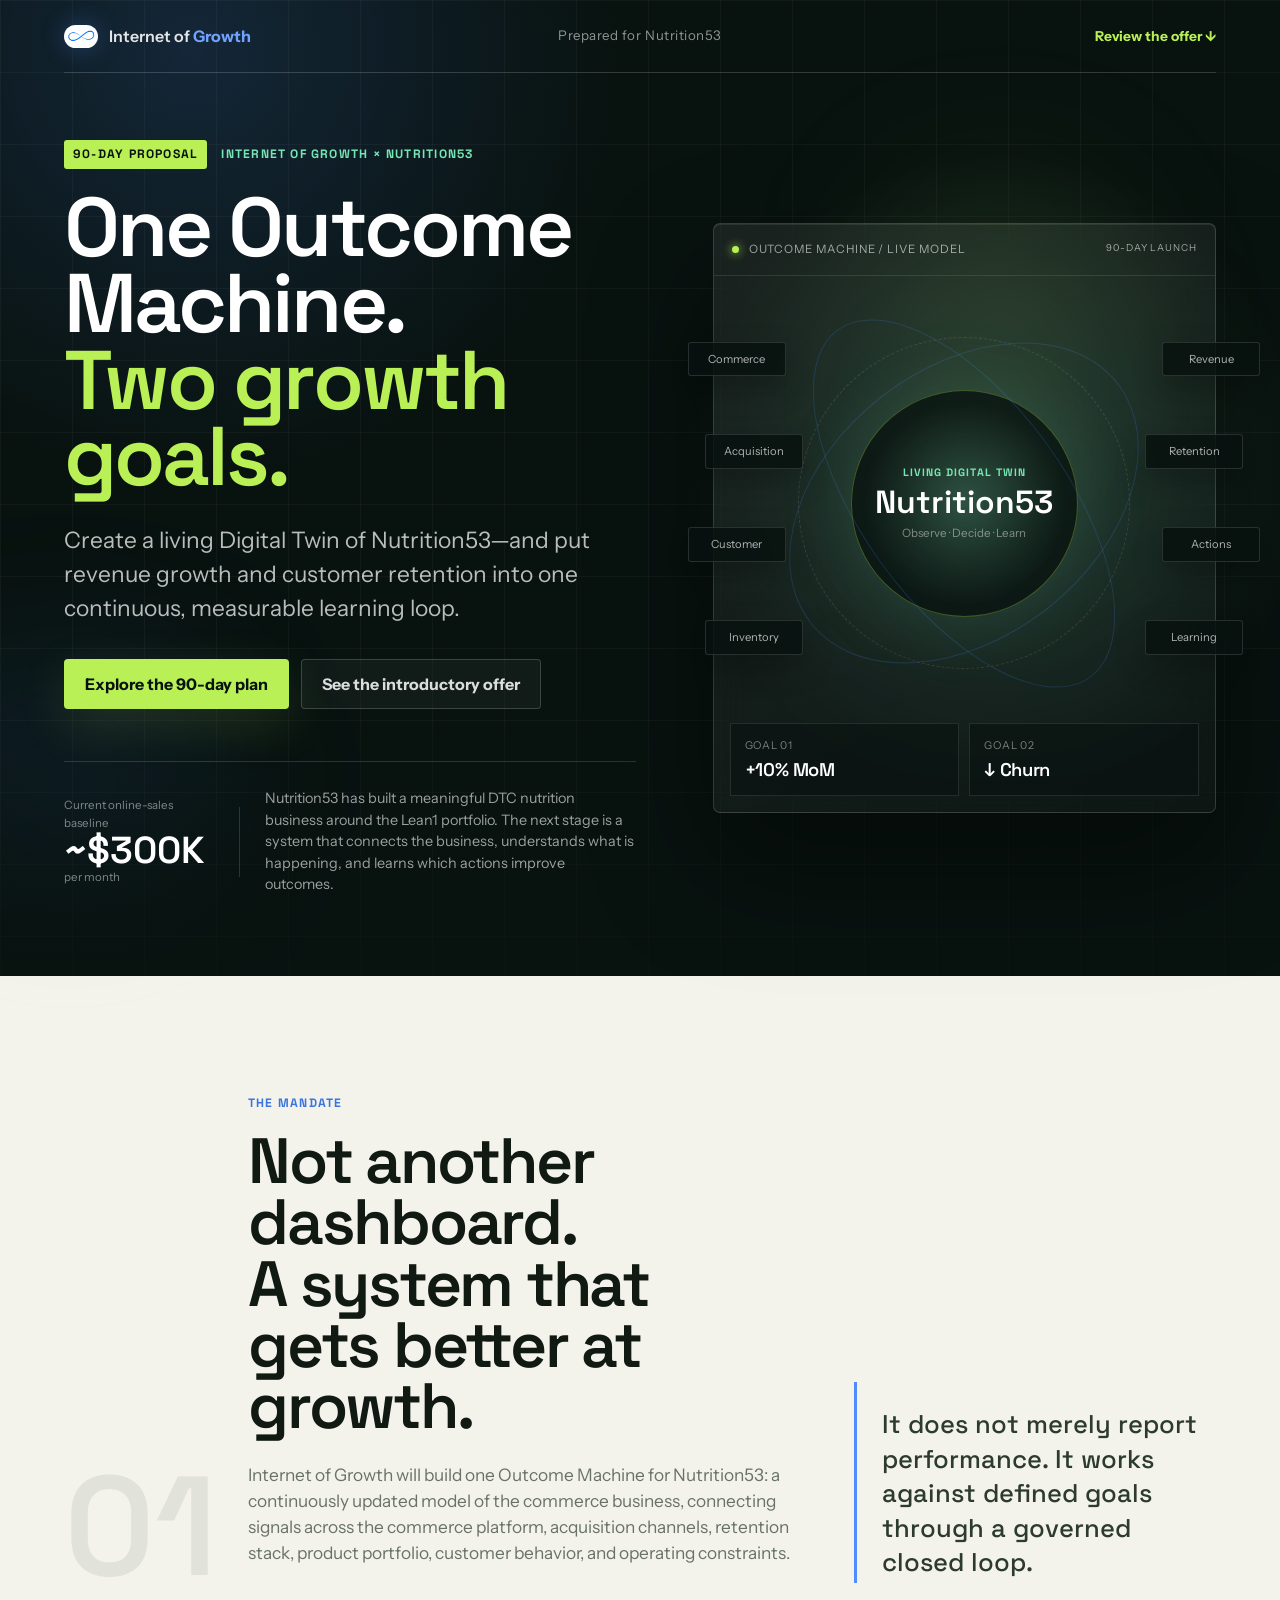
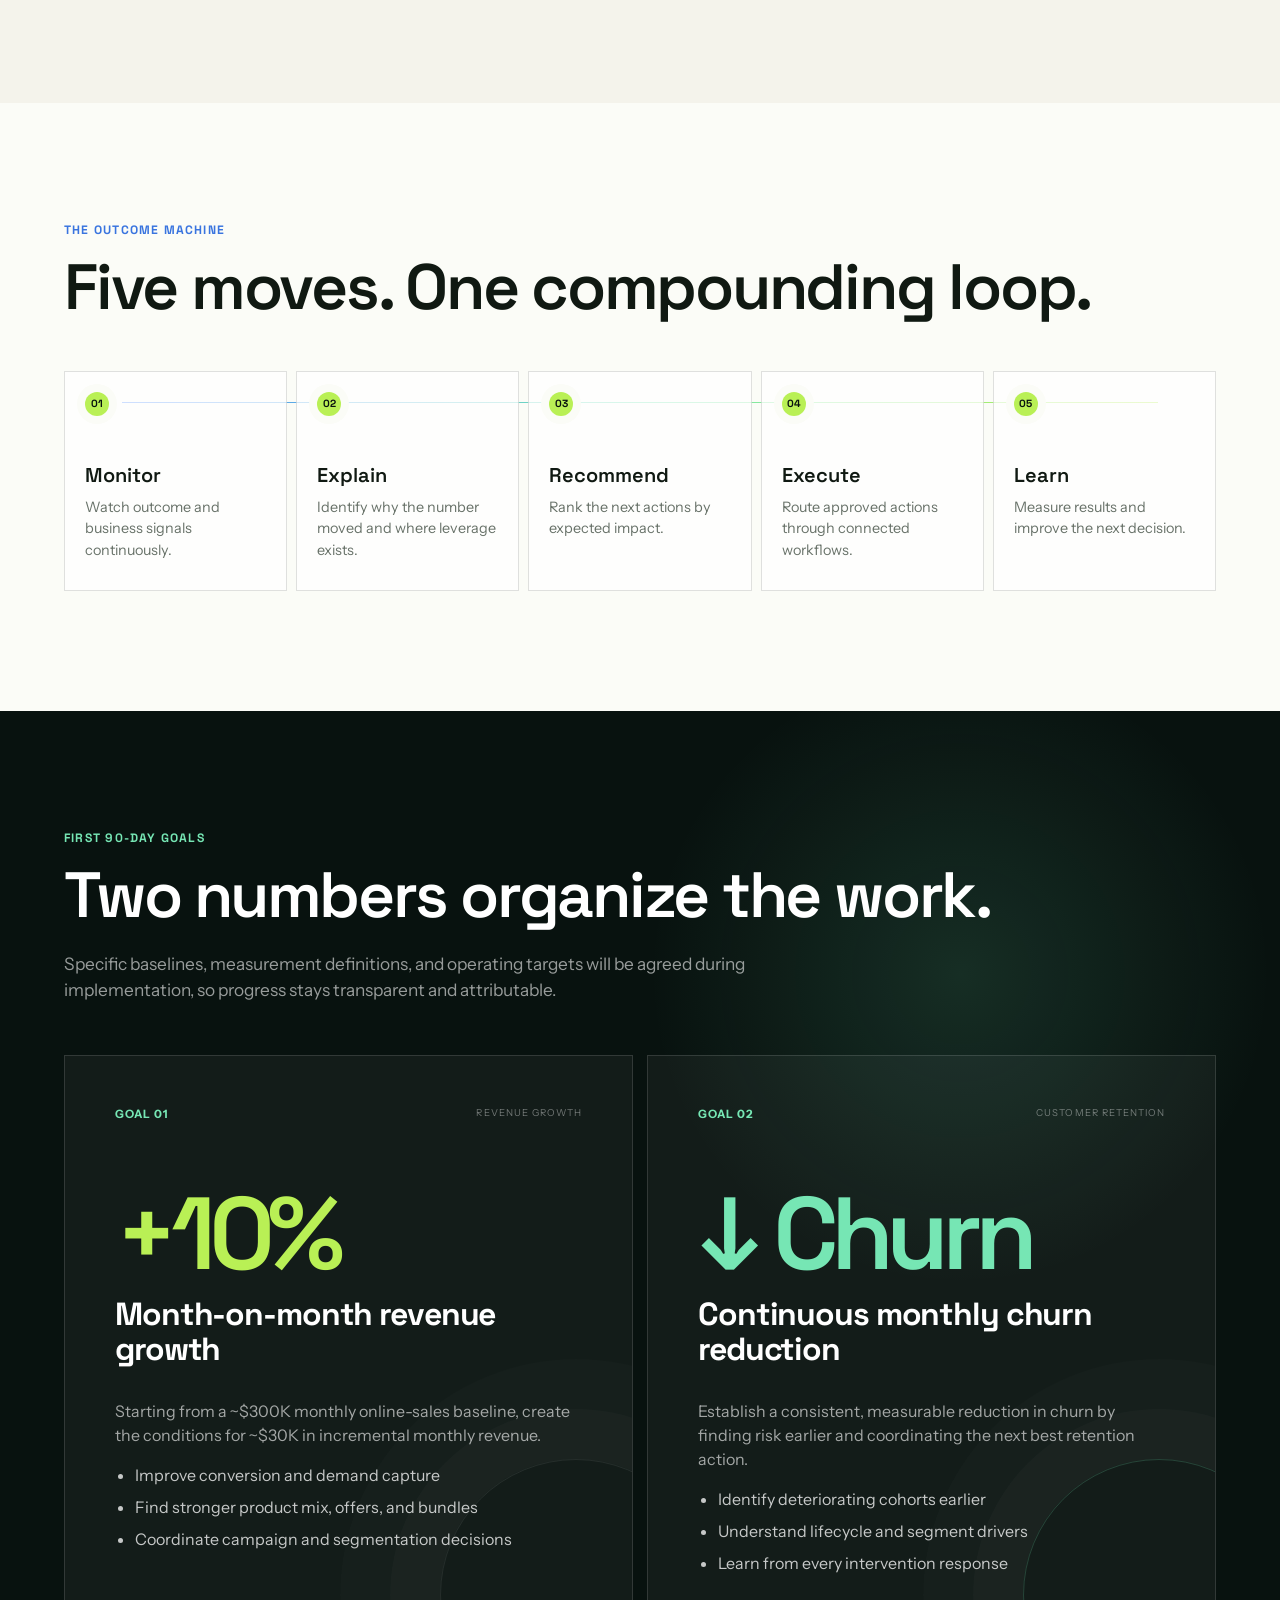
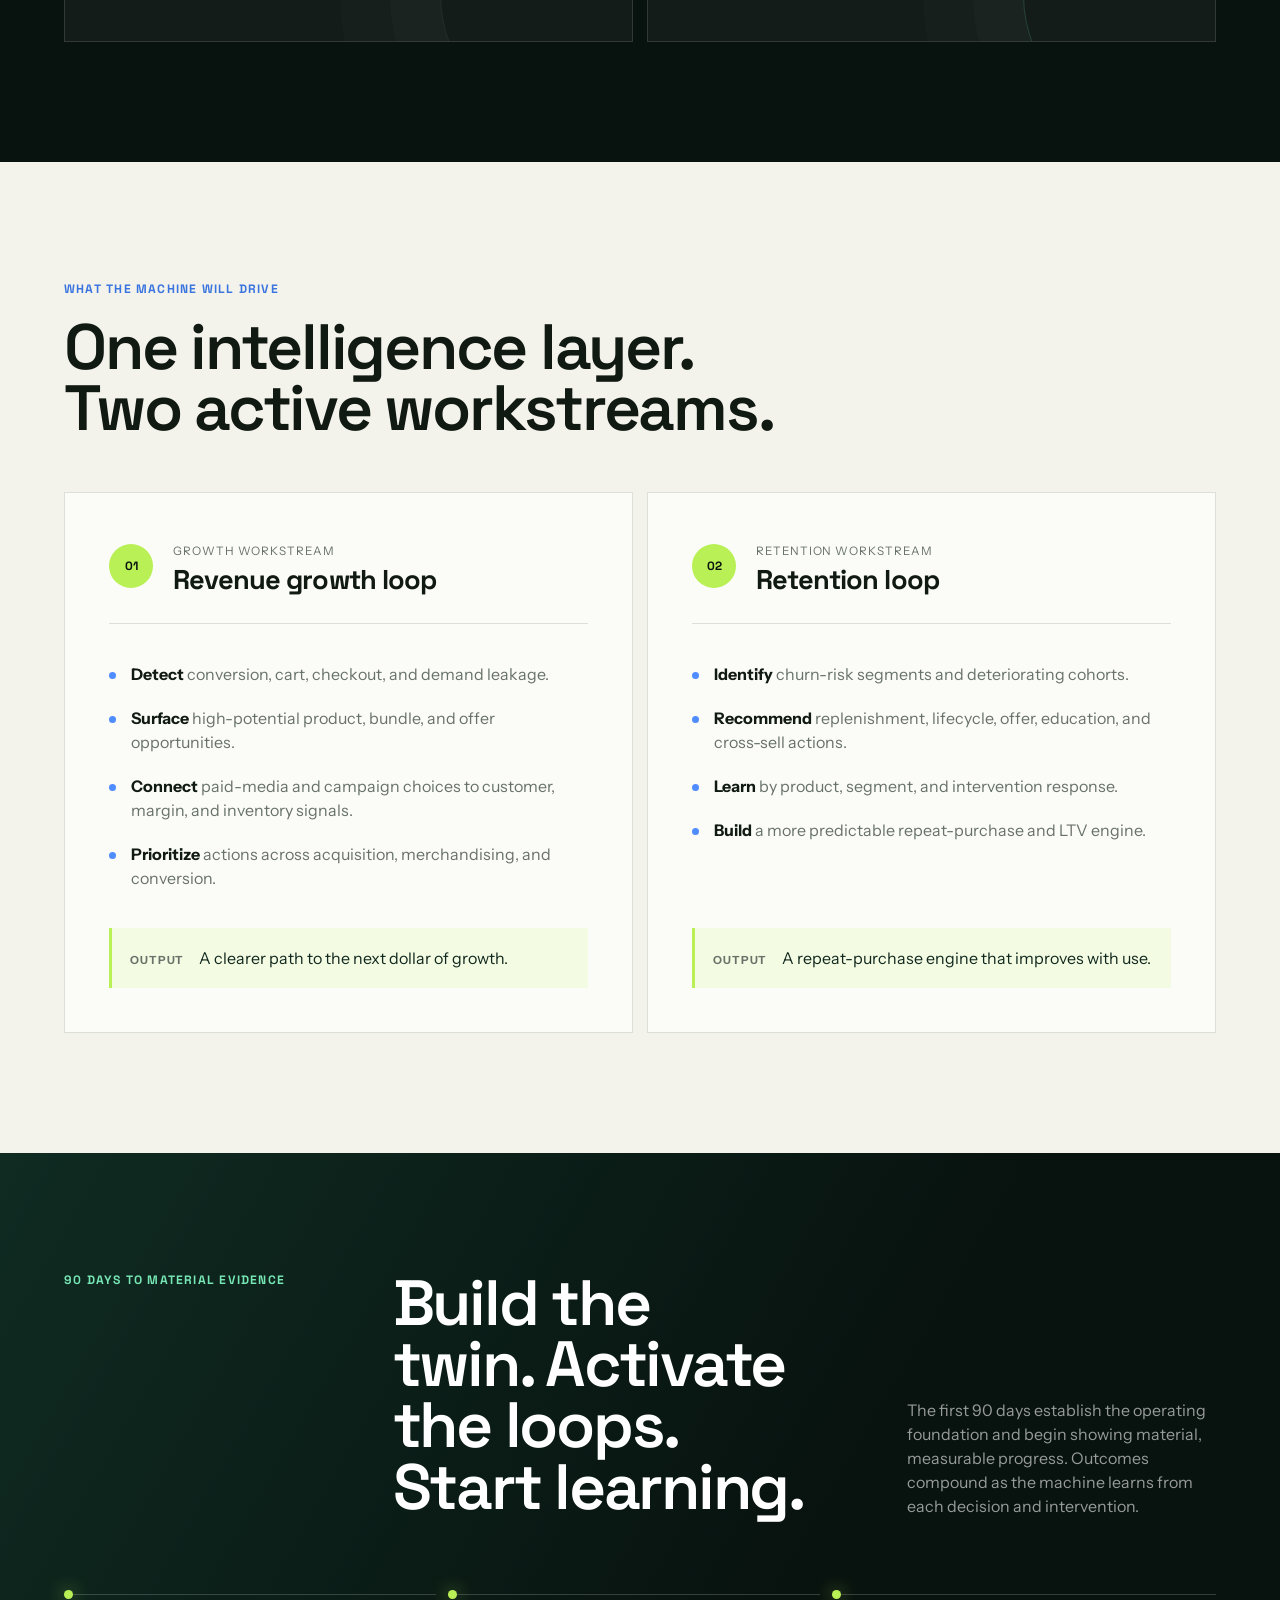
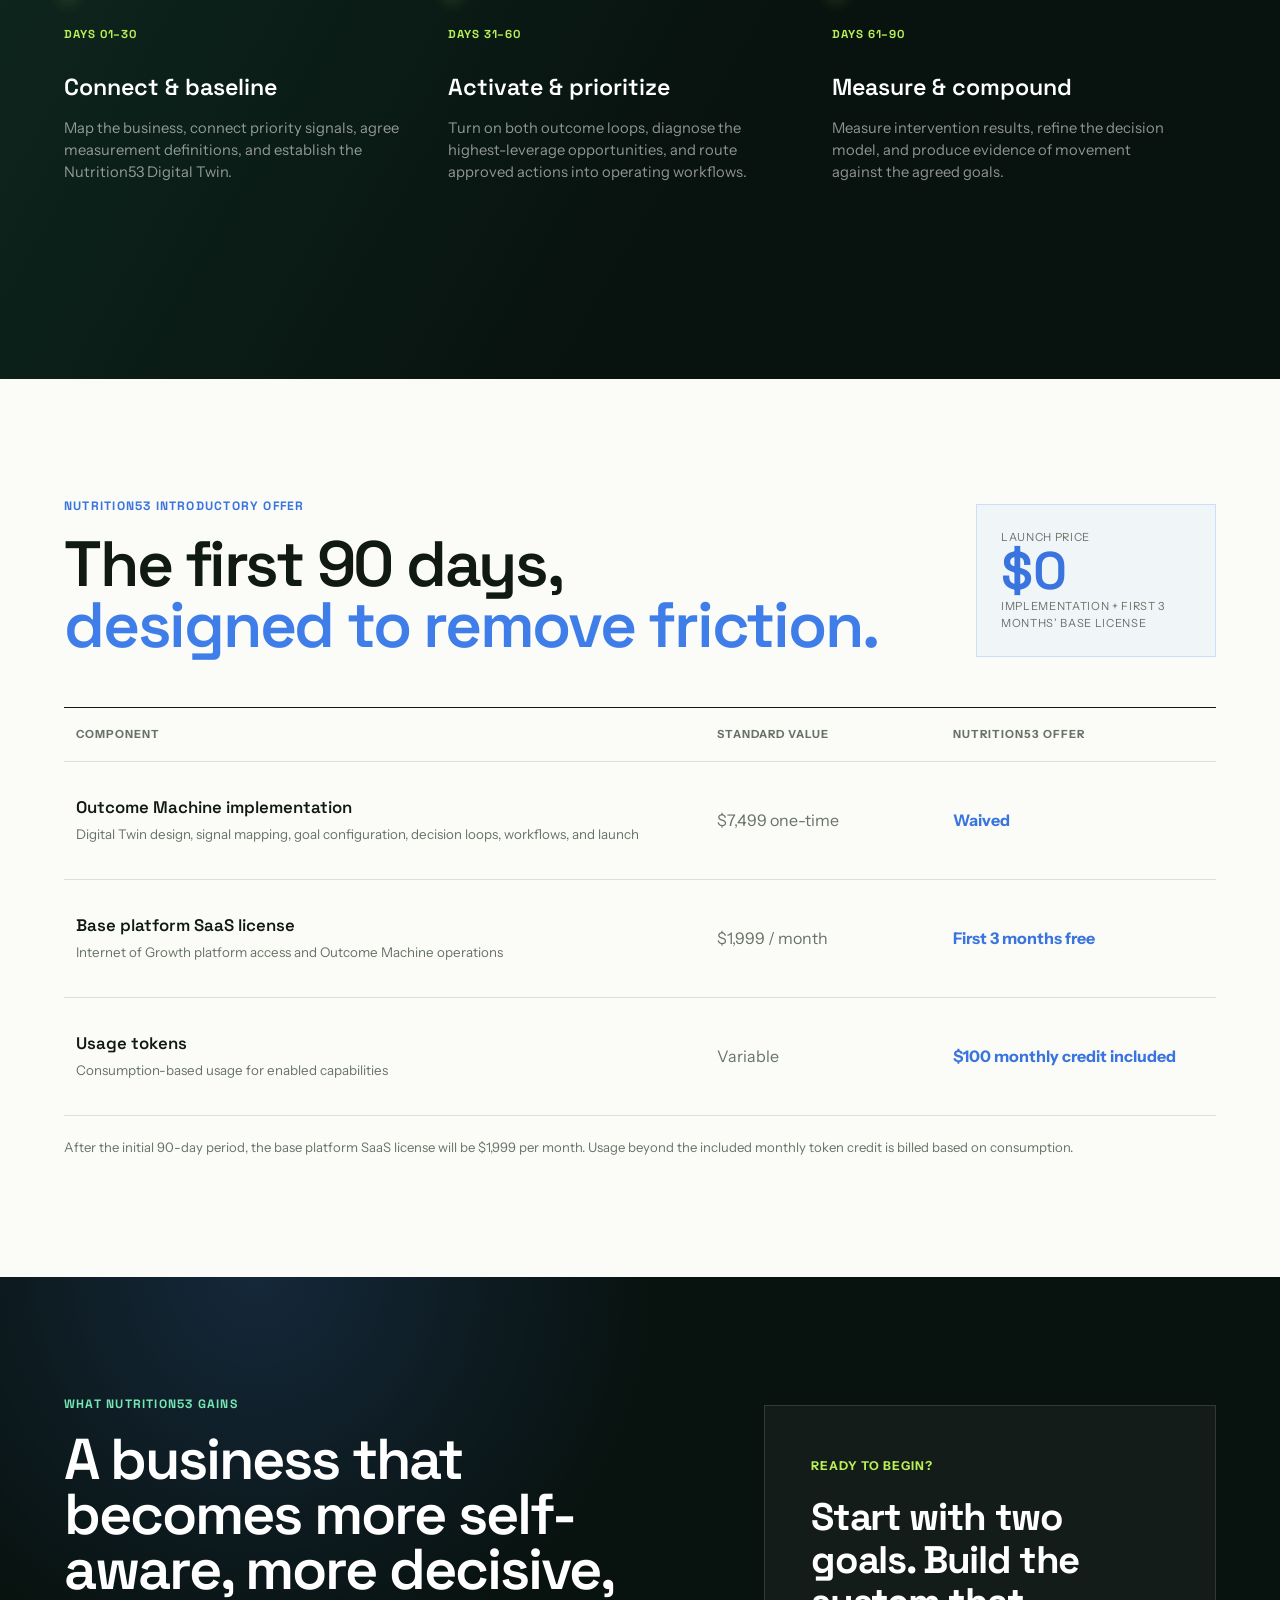
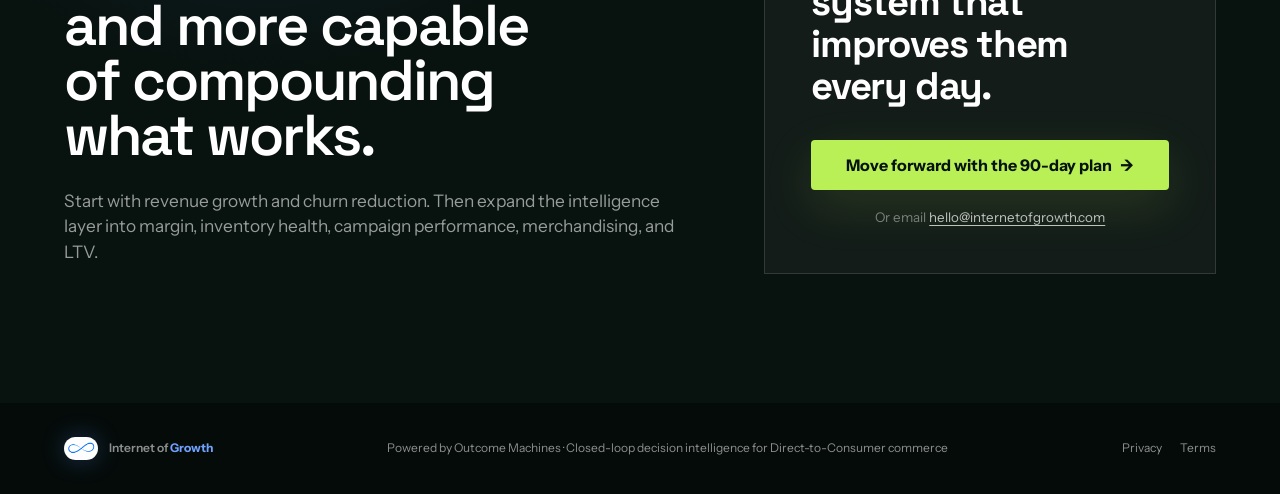
==== commit 8adacb9b: "Clarify Nutrition53 launch price" ====
--- a/nutrition53.html
+++ b/nutrition53.html
@@ -206,7 +206,7 @@
               <p class="eyebrow">Nutrition53 introductory offer</p>
               <h2 id="offer-title">The first 90 days,<br /><em>designed to remove friction.</em></h2>
             </div>
-            <div class="offer-badge"><span>Launch value</span><strong>$0</strong><small>implementation + first 3 months’ base license</small></div>
+            <div class="offer-badge"><span>Launch price</span><strong>$0</strong><small>implementation + first 3 months’ base license</small></div>
           </div>
           <div class="offer-table reveal" role="table" aria-label="Nutrition53 introductory offer">
             <div class="offer-row offer-table-head" role="row">
